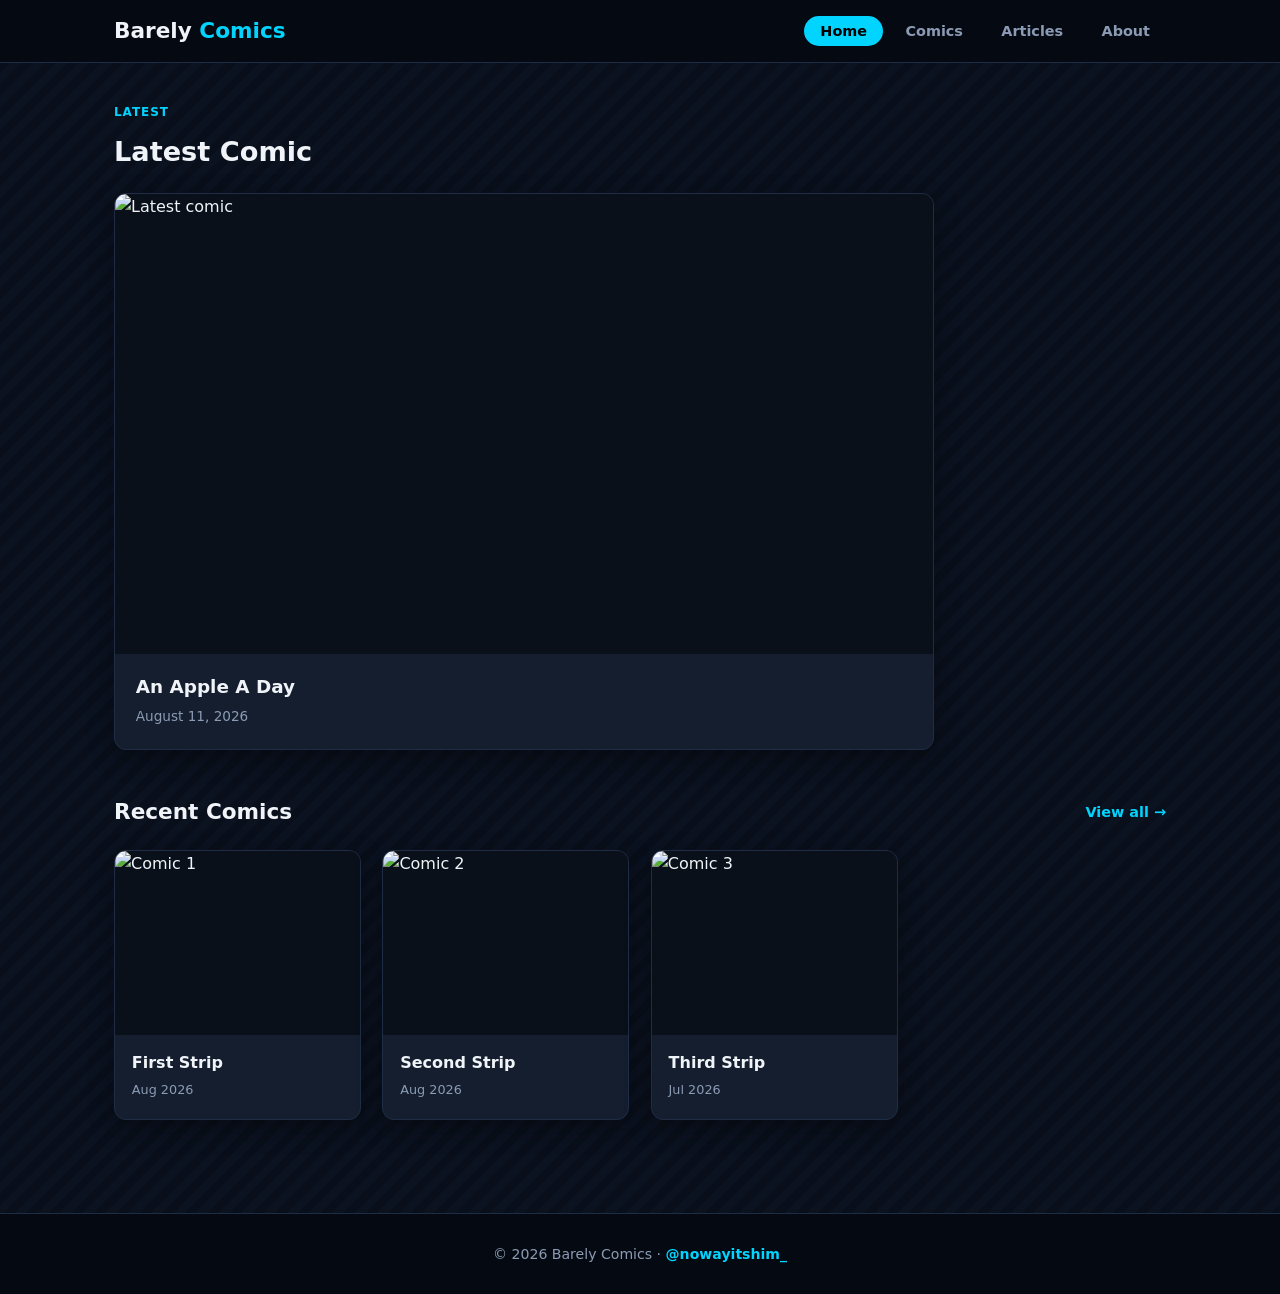
==== index.html @ 4918d0e5 "Add files via upload" ====
<!DOCTYPE html>
<html lang="en">
<head>
  <meta charset="UTF-8">
  <meta name="viewport" content="width=device-width, initial-scale=1.0">
  <title>Barely Comics</title>
  <style>
    :root {
      --bg: #0b1220;
      --card: #141e2e;
      --card-hover: #1a2639;
      --border: #1e2d45;
      --text: #f0f4f8;
      --text-muted: #8b9bb4;
      --accent: #00d4ff;
      --radius: 12px;
      --shadow: 0 8px 24px rgba(0, 0, 0, 0.35);
    }
    * { box-sizing: border-box; margin: 0; padding: 0; }
    body {
      font-family: "Segoe UI", system-ui, -apple-system, sans-serif;
      background-color: var(--bg);
      color: var(--text);
      line-height: 1.6;
      min-height: 100vh;
      display: flex;
      flex-direction: column;
      background-image: repeating-linear-gradient(-45deg, transparent, transparent 8px, rgba(0,0,0,0.18) 8px, rgba(0,0,0,0.18) 16px);
    }
    .site-header {
      background: #050a12;
      border-bottom: 1px solid var(--border);
      position: sticky;
      top: 0;
      z-index: 100;
    }
    .nav-inner {
      max-width: 1100px;
      margin: 0 auto;
      padding: 0.85rem 1.5rem;
      display: flex;
      align-items: center;
      justify-content: space-between;
      gap: 1.5rem;
    }
    .logo {
      font-weight: 800;
      font-size: 1.35rem;
      color: var(--text);
      text-decoration: none;
    }
    .logo span { color: var(--accent); }
    .nav-links {
      display: flex;
      gap: 0.4rem;
      list-style: none;
    }
    .nav-links a {
      text-decoration: none;
      color: var(--text-muted);
      font-weight: 600;
      font-size: 0.9rem;
      padding: 0.45rem 1rem;
      border-radius: 999px;
      transition: color 0.2s, background 0.2s;
    }
    .nav-links a:hover {
      color: var(--text);
      background: rgba(255,255,255,0.06);
    }
    .nav-links a.active {
      color: #000;
      background: var(--accent);
    }
    main {
      flex: 1;
      max-width: 1100px;
      margin: 0 auto;
      padding: 2.2rem 1.5rem 3rem;
      width: 100%;
    }
    .hero { margin-bottom: 2.8rem; }
    .hero-label {
      display: inline-block;
      font-size: 0.75rem;
      font-weight: 700;
      letter-spacing: 0.08em;
      text-transform: uppercase;
      color: var(--accent);
      margin-bottom: 0.5rem;
    }
    .hero h1 {
      font-size: 1.7rem;
      font-weight: 800;
      margin-bottom: 1.2rem;
    }
    .featured-comic {
      display: block;
      background: var(--card);
      border: 1px solid var(--border);
      border-radius: var(--radius);
      overflow: hidden;
      box-shadow: var(--shadow);
      text-decoration: none;
      color: inherit;
      max-width: 820px;
      transition: transform 0.2s, border-color 0.2s;
    }
    .featured-comic:hover {
      transform: translateY(-3px);
      border-color: var(--accent);
    }
    .featured-comic img {
      width: 100%;
      aspect-ratio: 16/9;
      object-fit: cover;
      display: block;
      background: #0a101a;
    }
    .featured-body { padding: 1.15rem 1.3rem 1.35rem; }
    .featured-body .caption { font-weight: 700; font-size: 1.15rem; margin-bottom: 0.25rem; }
    .featured-body .date { color: var(--text-muted); font-size: 0.85rem; }
    .section { margin-bottom: 2.8rem; }
    .section-header {
      display: flex;
      align-items: center;
      justify-content: space-between;
      margin-bottom: 1.3rem;
      gap: 1rem;
      flex-wrap: wrap;
    }
    .section-header h2 { font-size: 1.35rem; font-weight: 800; }
    .section-header a {
      color: var(--accent);
      text-decoration: none;
      font-weight: 600;
      font-size: 0.9rem;
    }
    .section-header a:hover { text-decoration: underline; }
    .grid {
      display: grid;
      grid-template-columns: repeat(auto-fill, minmax(240px, 1fr));
      gap: 1.35rem;
    }
    .card {
      background: var(--card);
      border: 1px solid var(--border);
      border-radius: var(--radius);
      overflow: hidden;
      box-shadow: var(--shadow);
      text-decoration: none;
      color: inherit;
      display: flex;
      flex-direction: column;
      transition: transform 0.2s, border-color 0.2s, background 0.2s;
    }
    .card:hover {
      transform: translateY(-4px);
      border-color: var(--accent);
      background: var(--card-hover);
    }
    .card img {
      width: 100%;
      aspect-ratio: 4/3;
      object-fit: cover;
      display: block;
      background: #0a101a;
    }
    .card-body {
      padding: 0.95rem 1.05rem 1.15rem;
      flex: 1;
      display: flex;
      flex-direction: column;
    }
    .card-title { font-weight: 700; font-size: 1rem; margin-bottom: 0.3rem; }
    .card-meta { font-size: 0.8rem; color: var(--text-muted); margin-top: auto; }
    .site-footer {
      text-align: center;
      padding: 1.8rem 1.5rem;
      color: var(--text-muted);
      font-size: 0.88rem;
      border-top: 1px solid var(--border);
      background: #050a12;
    }
    .site-footer a { color: var(--accent); text-decoration: none; font-weight: 600; }
    @media (max-width: 640px) {
      .nav-inner { flex-direction: column; gap: 0.75rem; }
      .nav-links { flex-wrap: wrap; justify-content: center; }
      .hero h1 { font-size: 1.4rem; }
      .grid { grid-template-columns: repeat(auto-fill, minmax(160px, 1fr)); gap: 1rem; }
    }
  </style>
</head>
<body>
  <header class="site-header">
    <div class="nav-inner">
      <a href="index.html" class="logo">Barely <span>Comics</span></a>
      <nav>
        <ul class="nav-links">
          <li><a href="index.html" class="active">Home</a></li>
          <li><a href="comics.html">Comics</a></li>
          <li><a href="articles.html">Articles</a></li>
          <li><a href="about.html">About</a></li>
        </ul>
      </nav>
    </div>
  </header>

  <main>
    <section class="hero">
      <div class="hero-label">Latest</div>
      <h1>Latest Comic</h1>
      <a href="comics.html" class="featured-comic">
        <img src="latest-comic.jpeg" alt="Latest comic">
        <div class="featured-body">
          <div class="caption">An Apple A Day</div>
          <div class="date">August 11, 2026</div>
        </div>
      </a>
    </section>

    <section class="section">
      <div class="section-header">
        <h2>Recent Comics</h2>
        <a href="comics.html">View all →</a>
      </div>
      <div class="grid">
        <a href="comics.html" class="card">
          <img src="https://placehold.co/400x300/1a2639/00d4ff?text=Comic+1" alt="Comic 1">
          <div class="card-body">
            <div class="card-title">First Strip</div>
            <div class="card-meta">Aug 2026</div>
          </div>
        </a>
        <a href="comics.html" class="card">
          <img src="https://placehold.co/400x300/1a2639/8b9bb4?text=Comic+2" alt="Comic 2">
          <div class="card-body">
            <div class="card-title">Second Strip</div>
            <div class="card-meta">Aug 2026</div>
          </div>
        </a>
        <a href="comics.html" class="card">
          <img src="https://placehold.co/400x300/1a2639/00d4ff?text=Comic+3" alt="Comic 3">
          <div class="card-body">
            <div class="card-title">Third Strip</div>
            <div class="card-meta">Jul 2026</div>
          </div>
        </a>
      </div>
    </section>
  </main>

  <footer class="site-footer">
    <p>© 2026 Barely Comics · <a href="https://x.com/nowayitshim_" target="_blank" rel="noopener">@nowayitshim_</a></p>
  </footer>
</body>
</html>
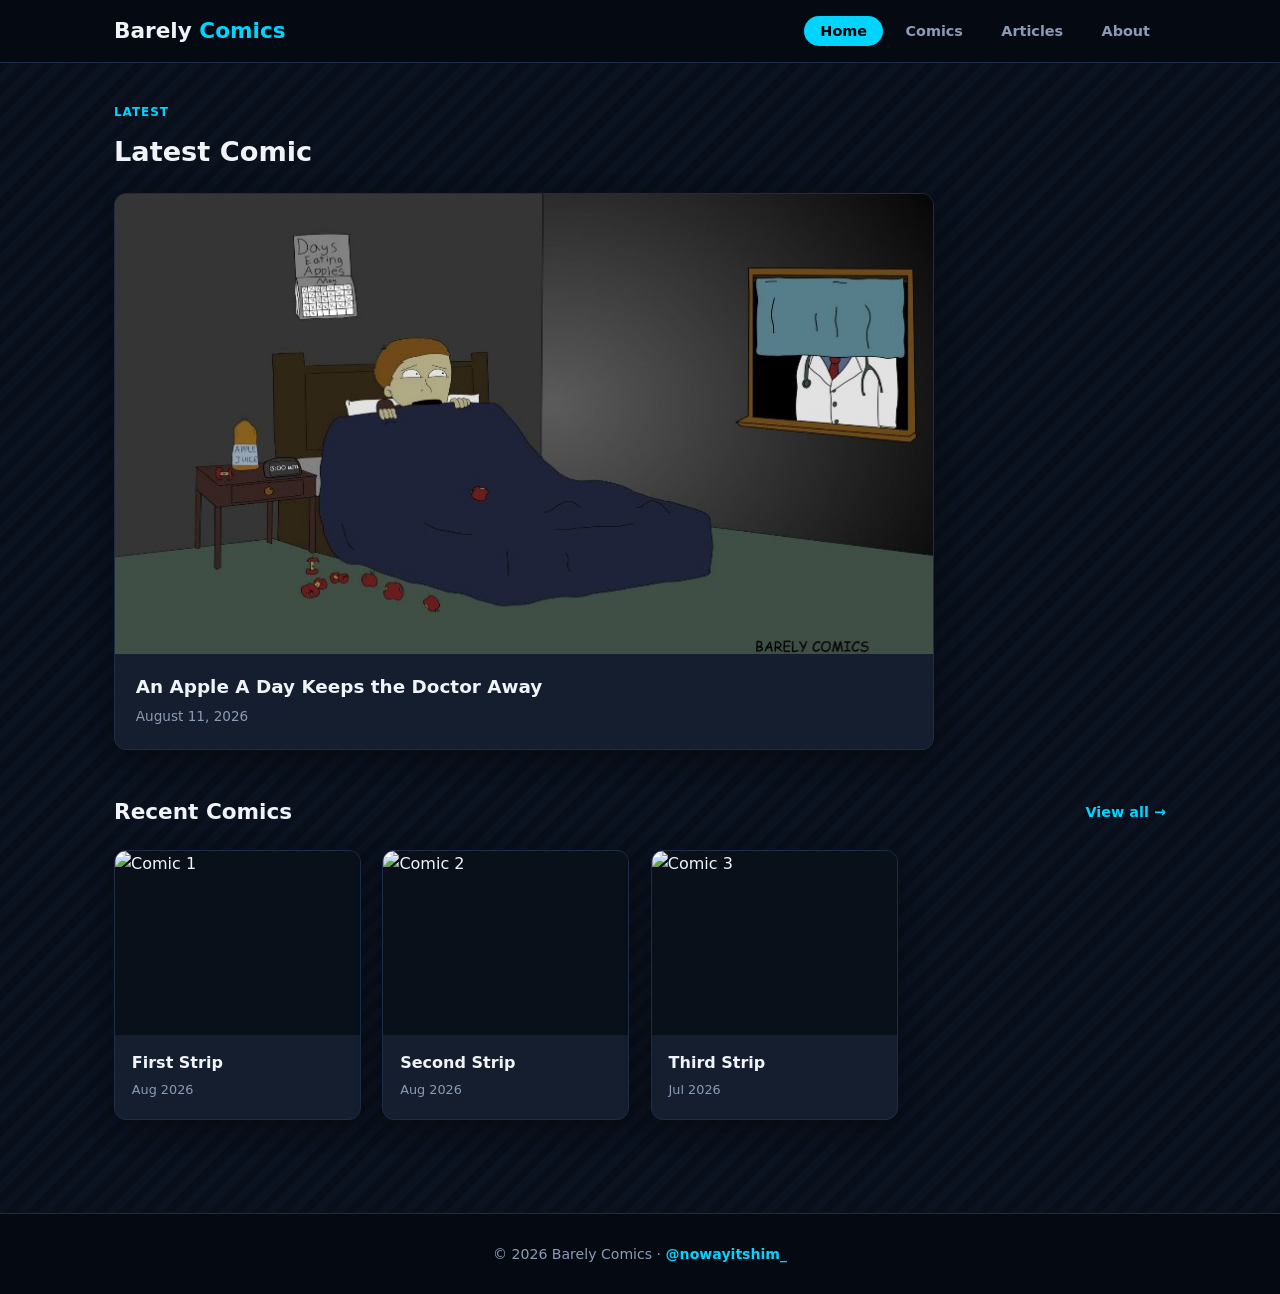
==== commit 3605f3de: "Update index.html" ====
--- a/index.html
+++ b/index.html
@@ -211,9 +211,9 @@
       <div class="hero-label">Latest</div>
       <h1>Latest Comic</h1>
       <a href="comics.html" class="featured-comic">
-        <img src="latest-comic.jpeg" alt="Latest comic">
+        <img src="latest-comic.png" alt="Latest comic">
         <div class="featured-body">
-          <div class="caption">An Apple A Day</div>
+          <div class="caption">An Apple A Day Keeps the Doctor Away</div>
           <div class="date">August 11, 2026</div>
         </div>
       </a>
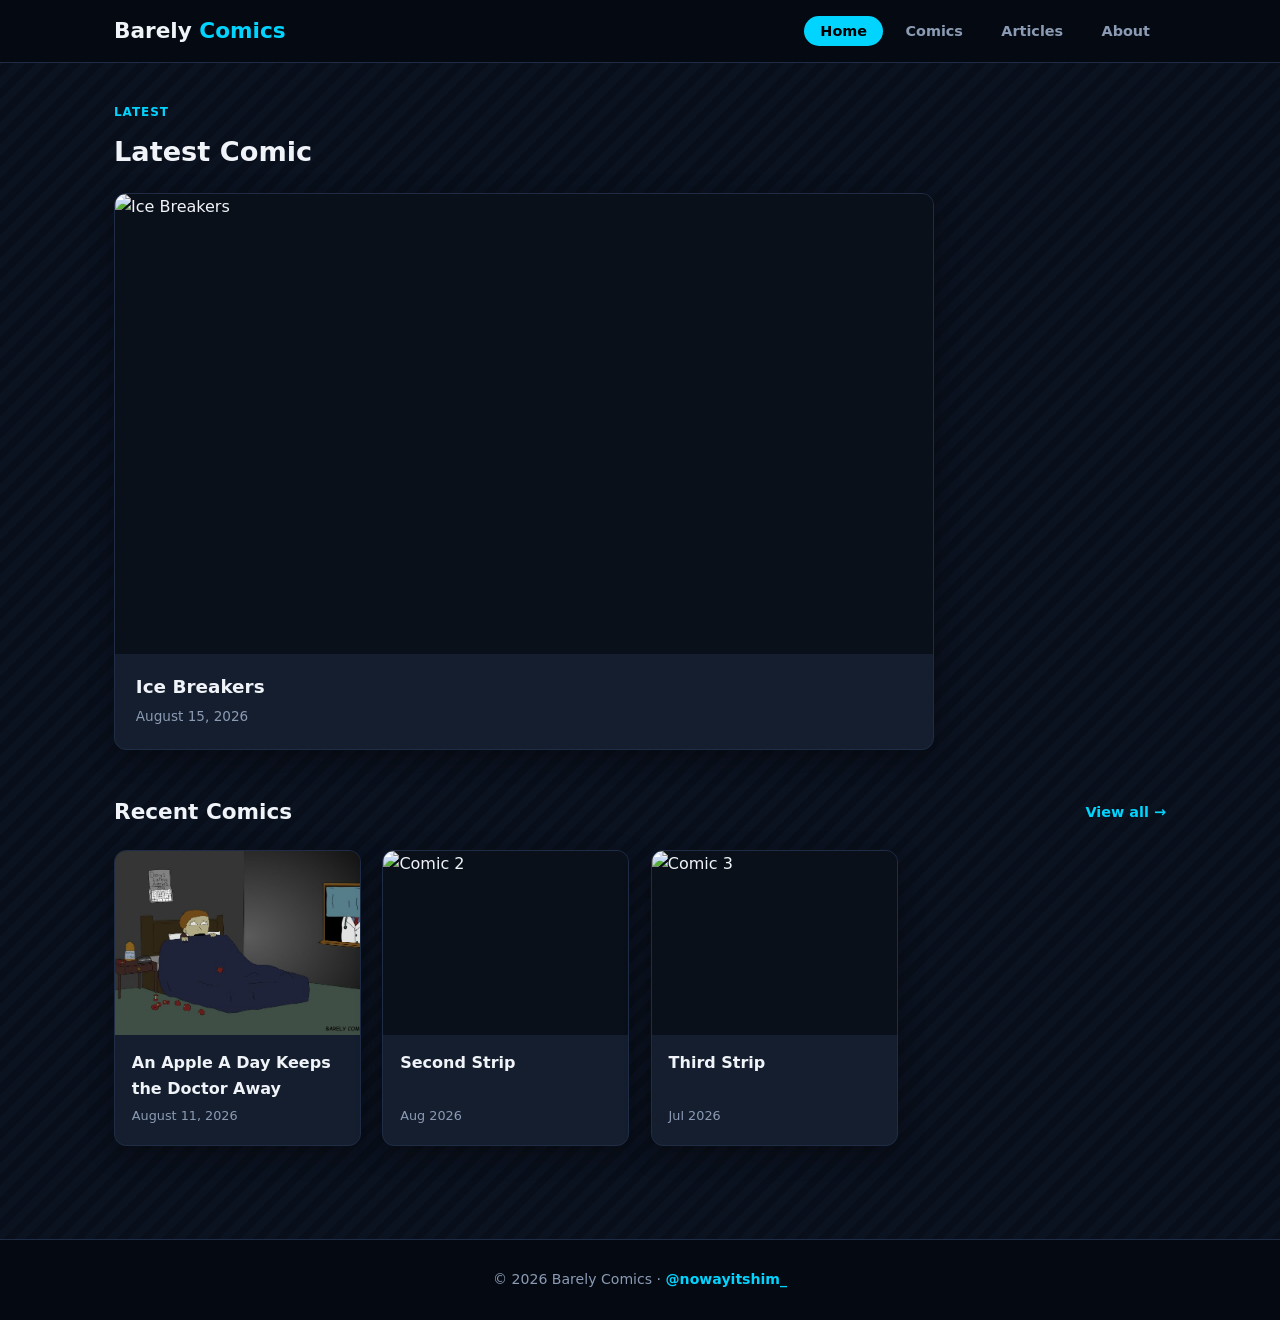
==== commit 771601ce: "Update index.html" ====
--- a/index.html
+++ b/index.html
@@ -211,10 +211,10 @@
       <div class="hero-label">Latest</div>
       <h1>Latest Comic</h1>
       <a href="comics.html" class="featured-comic">
-        <img src="latest-comic.png" alt="Latest comic">
+        <img src="ice-breakers.png" alt="Ice Breakers">
         <div class="featured-body">
-          <div class="caption">An Apple A Day Keeps the Doctor Away</div>
-          <div class="date">August 11, 2026</div>
+          <div class="caption">Ice Breakers</div>
+          <div class="date">August 15, 2026</div>
         </div>
       </a>
     </section>
@@ -226,10 +226,10 @@
       </div>
       <div class="grid">
         <a href="comics.html" class="card">
-          <img src="https://placehold.co/400x300/1a2639/00d4ff?text=Comic+1" alt="Comic 1">
+          <img src="latest-comic.png" alt="An Apple A Day Keeps the Doctor Away">
           <div class="card-body">
-            <div class="card-title">First Strip</div>
-            <div class="card-meta">Aug 2026</div>
+            <div class="card-title">An Apple A Day Keeps the Doctor Away</div>
+            <div class="card-meta">August 11, 2026</div>
           </div>
         </a>
         <a href="comics.html" class="card">
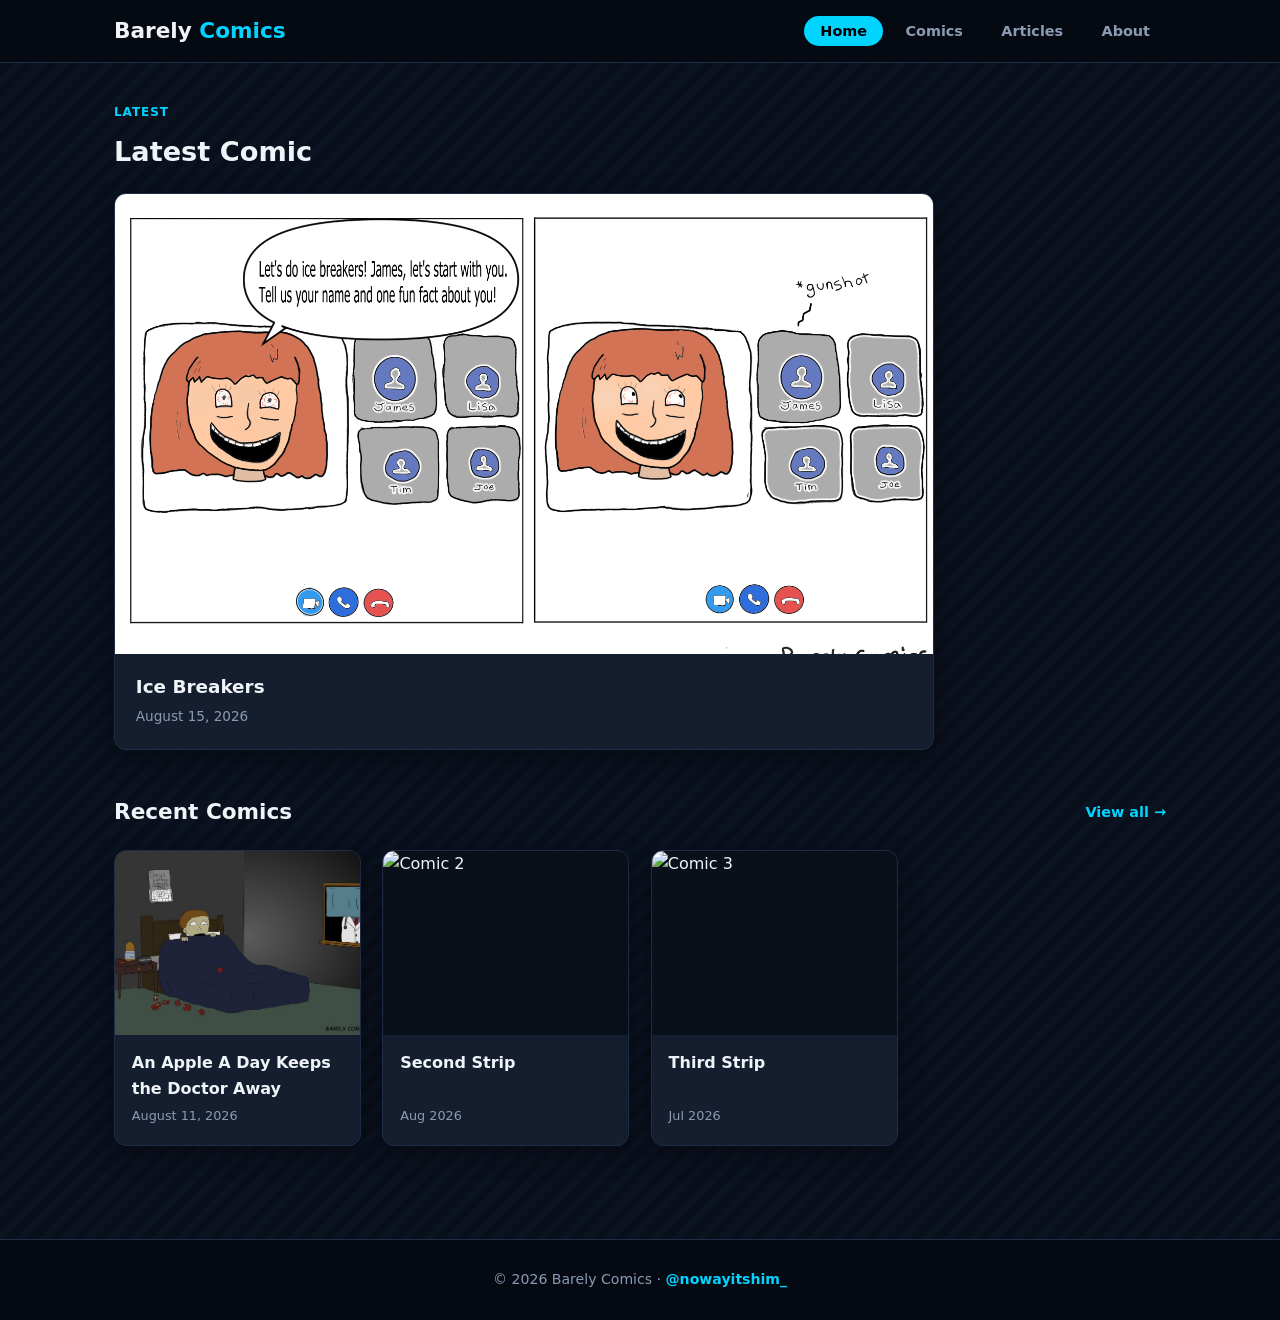
==== commit 75f94288: "Update index.html" ====
--- a/index.html
+++ b/index.html
@@ -105,6 +105,7 @@
       color: inherit;
       max-width: 820px;
       transition: transform 0.2s, border-color 0.2s;
+      cursor: pointer;
     }
     .featured-comic:hover {
       transform: translateY(-3px);
@@ -153,6 +154,7 @@
       display: flex;
       flex-direction: column;
       transition: transform 0.2s, border-color 0.2s, background 0.2s;
+      cursor: pointer;
     }
     .card:hover {
       transform: translateY(-4px);
@@ -183,11 +185,68 @@
       background: #050a12;
     }
     .site-footer a { color: var(--accent); text-decoration: none; font-weight: 600; }
+
+    /* ===== LIGHTBOX ===== */
+    .lightbox {
+      display: none;
+      position: fixed;
+      inset: 0;
+      background: rgba(0, 0, 0, 0.92);
+      z-index: 9999;
+      align-items: center;
+      justify-content: center;
+      padding: 1.5rem;
+      cursor: zoom-out;
+    }
+    .lightbox.active {
+      display: flex;
+    }
+    .lightbox-content {
+      position: relative;
+      max-width: 95vw;
+      max-height: 92vh;
+      display: flex;
+      flex-direction: column;
+      align-items: center;
+      cursor: default;
+    }
+    .lightbox-content img {
+      max-width: 100%;
+      max-height: 85vh;
+      object-fit: contain;
+      border-radius: 8px;
+      box-shadow: 0 20px 60px rgba(0,0,0,0.6);
+      background: #0a101a;
+    }
+    .lightbox-caption {
+      margin-top: 1rem;
+      color: #fff;
+      font-size: 1.1rem;
+      font-weight: 600;
+      text-align: center;
+    }
+    .lightbox-close {
+      position: absolute;
+      top: -40px;
+      right: 0;
+      color: #fff;
+      font-size: 2.2rem;
+      font-weight: 300;
+      cursor: pointer;
+      line-height: 1;
+      transition: color 0.2s;
+      user-select: none;
+    }
+    .lightbox-close:hover {
+      color: var(--accent);
+    }
+
     @media (max-width: 640px) {
       .nav-inner { flex-direction: column; gap: 0.75rem; }
       .nav-links { flex-wrap: wrap; justify-content: center; }
       .hero h1 { font-size: 1.4rem; }
       .grid { grid-template-columns: repeat(auto-fill, minmax(160px, 1fr)); gap: 1rem; }
+      .lightbox-close { top: -36px; font-size: 2rem; }
     }
   </style>
 </head>
@@ -210,7 +269,7 @@
     <section class="hero">
       <div class="hero-label">Latest</div>
       <h1>Latest Comic</h1>
-      <a href="comics.html" class="featured-comic">
+      <a href="#" class="featured-comic" data-full="ice-breakers.png" data-title="Ice Breakers">
         <img src="ice-breakers.png" alt="Ice Breakers">
         <div class="featured-body">
           <div class="caption">Ice Breakers</div>
@@ -225,21 +284,21 @@
         <a href="comics.html">View all →</a>
       </div>
       <div class="grid">
-        <a href="comics.html" class="card">
+        <a href="#" class="card" data-full="latest-comic.png" data-title="An Apple A Day Keeps the Doctor Away">
           <img src="latest-comic.png" alt="An Apple A Day Keeps the Doctor Away">
           <div class="card-body">
             <div class="card-title">An Apple A Day Keeps the Doctor Away</div>
             <div class="card-meta">August 11, 2026</div>
           </div>
         </a>
-        <a href="comics.html" class="card">
+        <a href="#" class="card">
           <img src="https://placehold.co/400x300/1a2639/8b9bb4?text=Comic+2" alt="Comic 2">
           <div class="card-body">
             <div class="card-title">Second Strip</div>
             <div class="card-meta">Aug 2026</div>
           </div>
         </a>
-        <a href="comics.html" class="card">
+        <a href="#" class="card">
           <img src="https://placehold.co/400x300/1a2639/00d4ff?text=Comic+3" alt="Comic 3">
           <div class="card-body">
             <div class="card-title">Third Strip</div>
@@ -253,5 +312,48 @@
   <footer class="site-footer">
     <p>© 2026 Barely Comics · <a href="https://x.com/nowayitshim_" target="_blank" rel="noopener">@nowayitshim_</a></p>
   </footer>
+
+  <!-- Lightbox -->
+  <div class="lightbox" id="lightbox">
+    <div class="lightbox-content">
+      <span class="lightbox-close" id="lightbox-close">&times;</span>
+      <img id="lightbox-img" src="" alt="">
+      <div class="lightbox-caption" id="lightbox-caption"></div>
+    </div>
+  </div>
+
+  <script>
+    const lightbox = document.getElementById('lightbox');
+    const lightboxImg = document.getElementById('lightbox-img');
+    const lightboxCaption = document.getElementById('lightbox-caption');
+    const closeBtn = document.getElementById('lightbox-close');
+
+    // Open lightbox when clicking any comic that has data-full
+    document.querySelectorAll('[data-full]').forEach(el => {
+      el.addEventListener('click', function(e) {
+        e.preventDefault();
+        const src = this.getAttribute('data-full');
+        const title = this.getAttribute('data-title') || '';
+        lightboxImg.src = src;
+        lightboxCaption.textContent = title;
+        lightbox.classList.add('active');
+        document.body.style.overflow = 'hidden';
+      });
+    });
+
+    // Close functions
+    function closeLightbox() {
+      lightbox.classList.remove('active');
+      document.body.style.overflow = '';
+    }
+
+    closeBtn.addEventListener('click', closeLightbox);
+    lightbox.addEventListener('click', function(e) {
+      if (e.target === lightbox) closeLightbox();
+    });
+    document.addEventListener('keydown', function(e) {
+      if (e.key === 'Escape') closeLightbox();
+    });
+  </script>
 </body>
 </html>
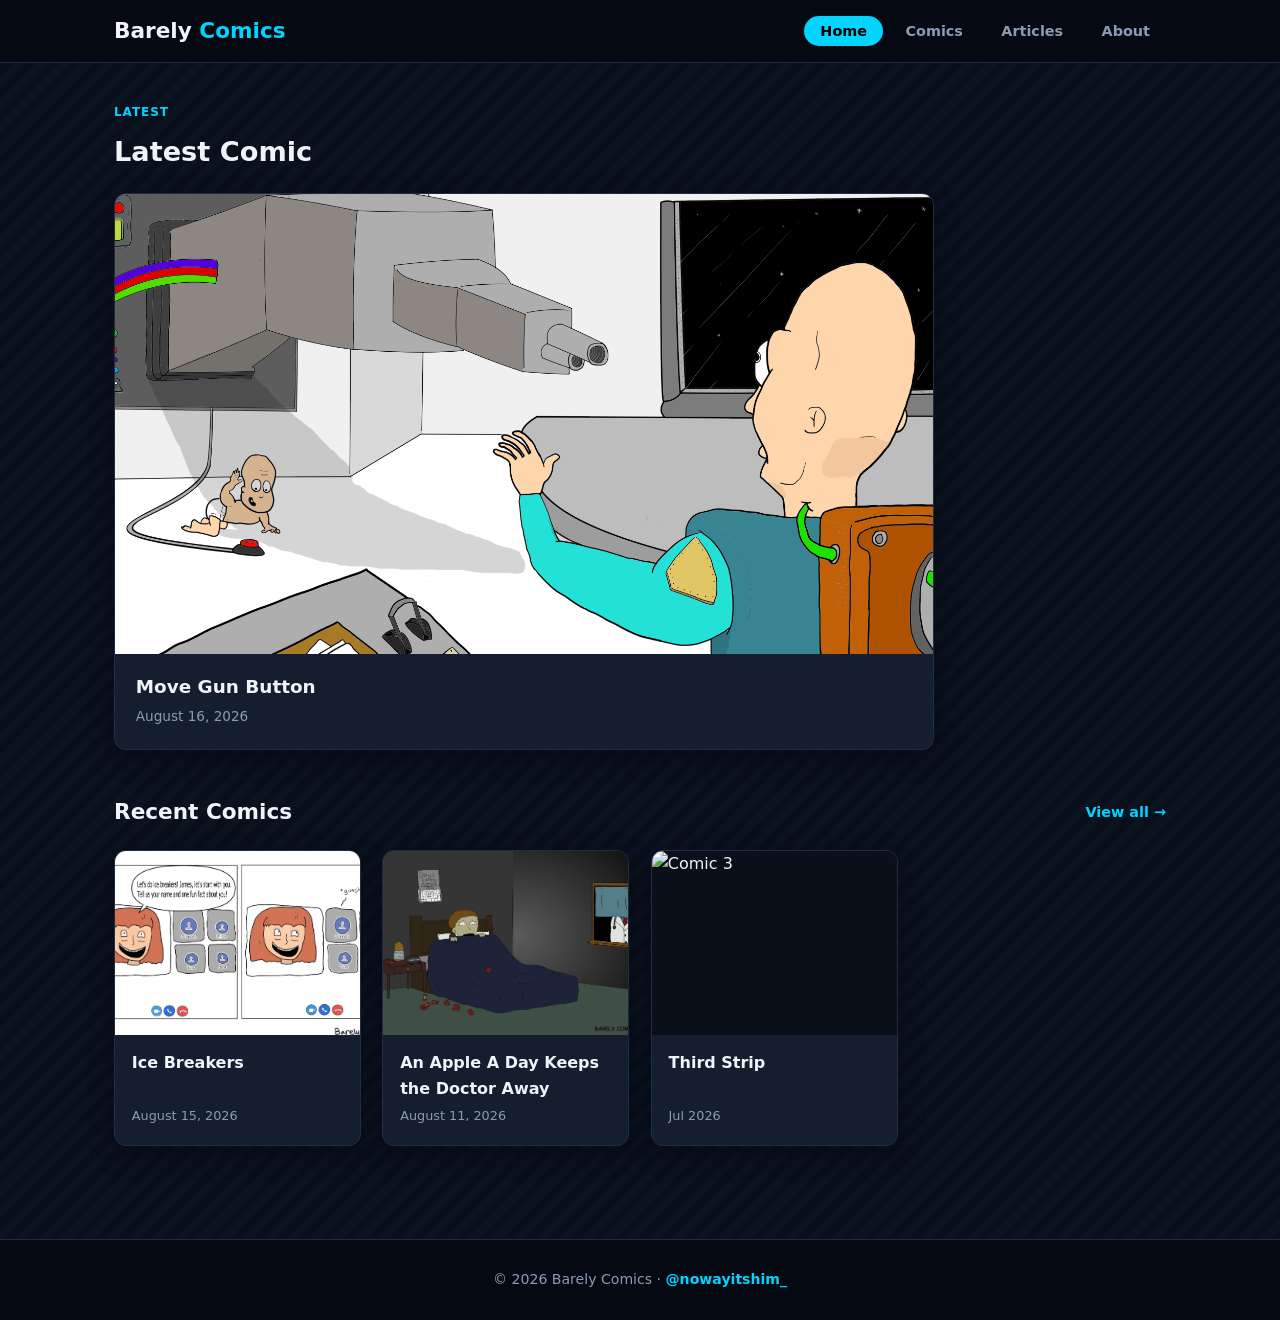
==== commit ea70e03c: "Update index.html" ====
--- a/index.html
+++ b/index.html
@@ -269,11 +269,11 @@
     <section class="hero">
       <div class="hero-label">Latest</div>
       <h1>Latest Comic</h1>
-      <a href="#" class="featured-comic" data-full="ice-breakers.png" data-title="Ice Breakers">
-        <img src="ice-breakers.png" alt="Ice Breakers">
+      <a href="#" class="featured-comic" data-full="move_gun_button.png" data-title="Move Gun Button">
+        <img src="move_gun_button.png" alt="Move Gun Button">
         <div class="featured-body">
-          <div class="caption">Ice Breakers</div>
-          <div class="date">August 15, 2026</div>
+          <div class="caption">Move Gun Button</div>
+          <div class="date">August 16, 2026</div>
         </div>
       </a>
     </section>
@@ -284,18 +284,18 @@
         <a href="comics.html">View all →</a>
       </div>
       <div class="grid">
+        <a href="#" class="card" data-full="ice-breakers.png" data-title="Ice Breakers">
+          <img src="ice-breakers.png" alt="Ice Breakers">
+          <div class="card-body">
+            <div class="card-title">Ice Breakers</div>
+            <div class="card-meta">August 15, 2026</div>
+          </div>
+        </a>
         <a href="#" class="card" data-full="latest-comic.png" data-title="An Apple A Day Keeps the Doctor Away">
           <img src="latest-comic.png" alt="An Apple A Day Keeps the Doctor Away">
           <div class="card-body">
             <div class="card-title">An Apple A Day Keeps the Doctor Away</div>
             <div class="card-meta">August 11, 2026</div>
-          </div>
-        </a>
-        <a href="#" class="card">
-          <img src="https://placehold.co/400x300/1a2639/8b9bb4?text=Comic+2" alt="Comic 2">
-          <div class="card-body">
-            <div class="card-title">Second Strip</div>
-            <div class="card-meta">Aug 2026</div>
           </div>
         </a>
         <a href="#" class="card">
@@ -328,7 +328,6 @@
     const lightboxCaption = document.getElementById('lightbox-caption');
     const closeBtn = document.getElementById('lightbox-close');
 
-    // Open lightbox when clicking any comic that has data-full
     document.querySelectorAll('[data-full]').forEach(el => {
       el.addEventListener('click', function(e) {
         e.preventDefault();
@@ -341,7 +340,6 @@
       });
     });
 
-    // Close functions
     function closeLightbox() {
       lightbox.classList.remove('active');
       document.body.style.overflow = '';
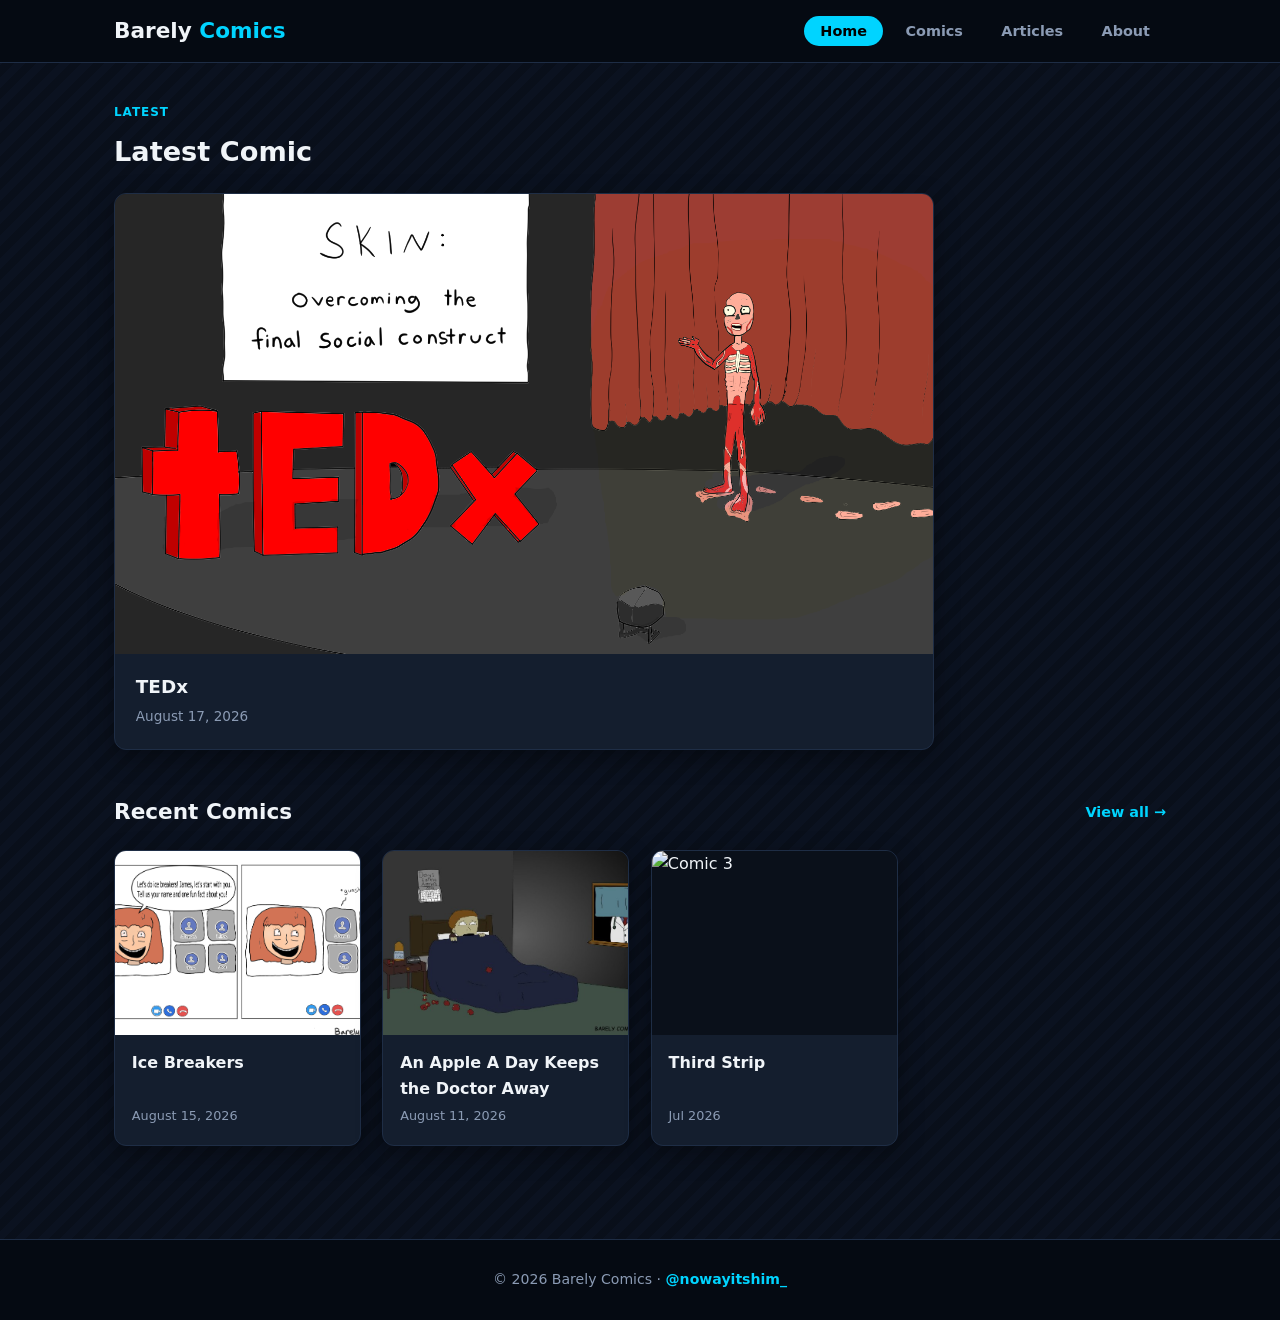
==== commit 76eaf0ad: "Update index.html" ====
--- a/index.html
+++ b/index.html
@@ -269,11 +269,11 @@
     <section class="hero">
       <div class="hero-label">Latest</div>
       <h1>Latest Comic</h1>
-      <a href="#" class="featured-comic" data-full="move_gun_button.png" data-title="Move Gun Button">
-        <img src="move_gun_button.png" alt="Move Gun Button">
+      <a href="#" class="featured-comic" data-full="skin_ted.png" data-title="TEDx">
+        <img src="skin_ted.png" alt="TEDx">
         <div class="featured-body">
-          <div class="caption">Move Gun Button</div>
-          <div class="date">August 16, 2026</div>
+          <div class="caption">TEDx</div>
+          <div class="date">August 17, 2026</div>
         </div>
       </a>
     </section>
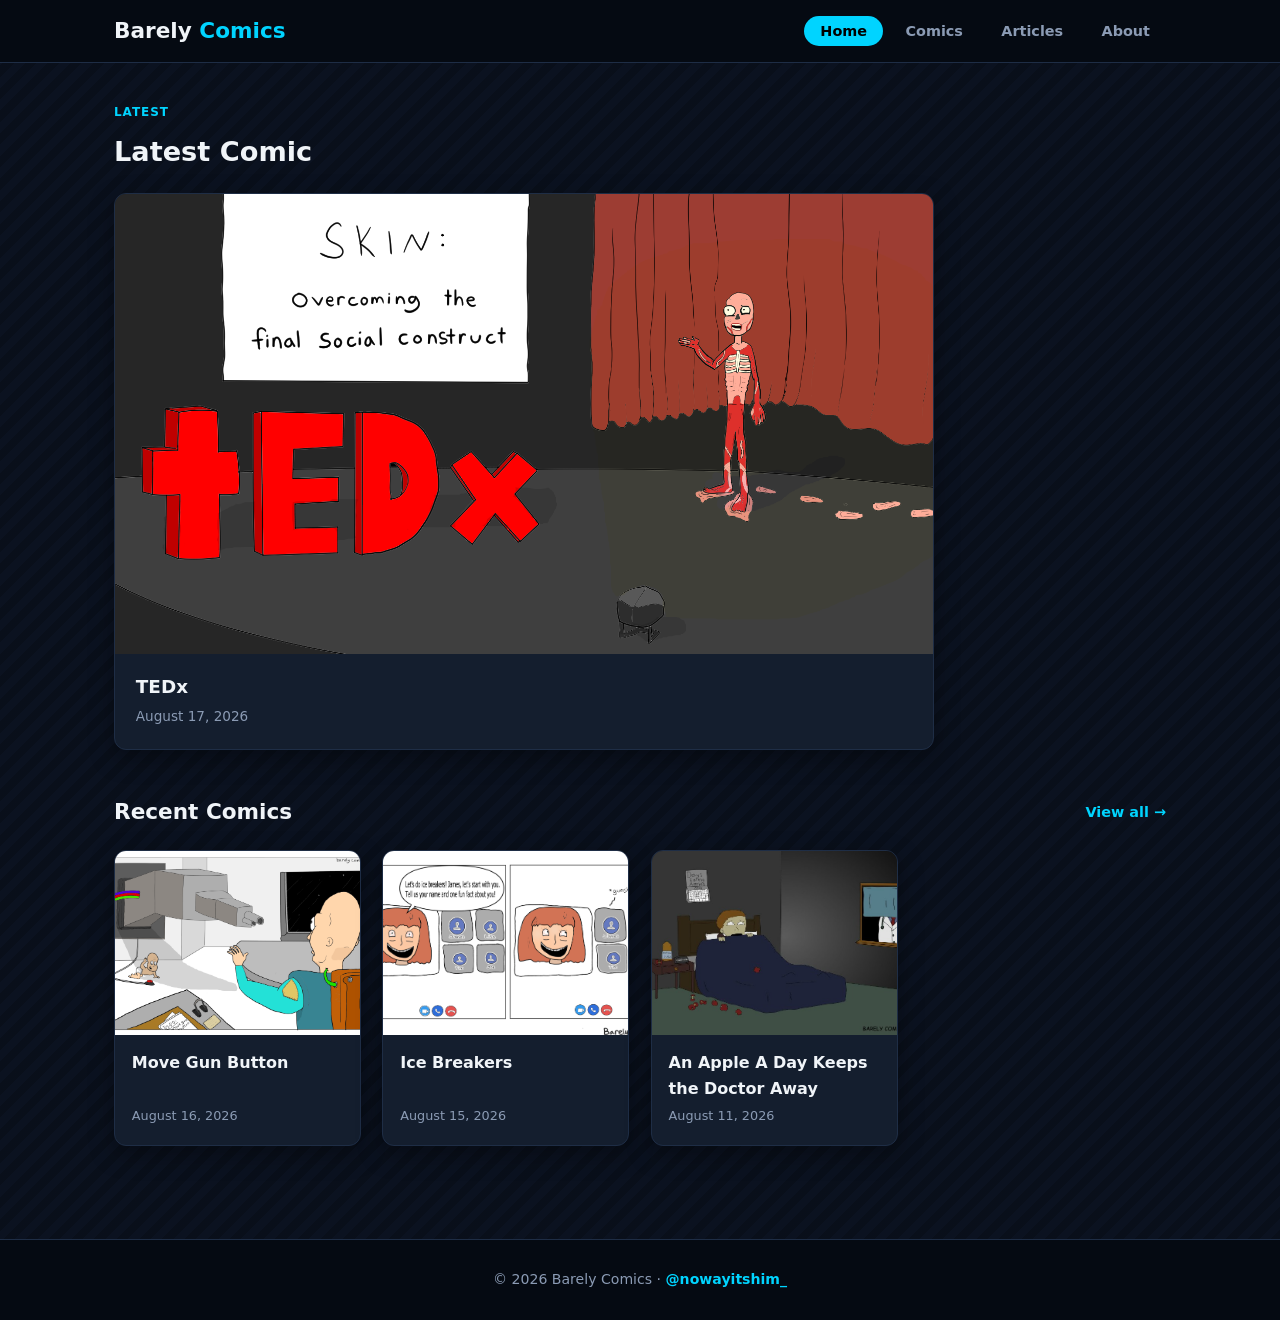
==== commit 14aabc76: "Update index.html" ====
--- a/index.html
+++ b/index.html
@@ -284,6 +284,13 @@
         <a href="comics.html">View all →</a>
       </div>
       <div class="grid">
+        <a href="#" class="card" data-full="move_gun_button.png" data-title="Move Gun Button">
+          <img src="move_gun_button.png" alt="Move Gun Button">
+          <div class="card-body">
+            <div class="card-title">Move Gun Button</div>
+            <div class="card-meta">August 16, 2026</div>
+          </div>
+        </a>
         <a href="#" class="card" data-full="ice-breakers.png" data-title="Ice Breakers">
           <img src="ice-breakers.png" alt="Ice Breakers">
           <div class="card-body">
@@ -298,13 +305,6 @@
             <div class="card-meta">August 11, 2026</div>
           </div>
         </a>
-        <a href="#" class="card">
-          <img src="https://placehold.co/400x300/1a2639/00d4ff?text=Comic+3" alt="Comic 3">
-          <div class="card-body">
-            <div class="card-title">Third Strip</div>
-            <div class="card-meta">Jul 2026</div>
-          </div>
-        </a>
       </div>
     </section>
   </main>
